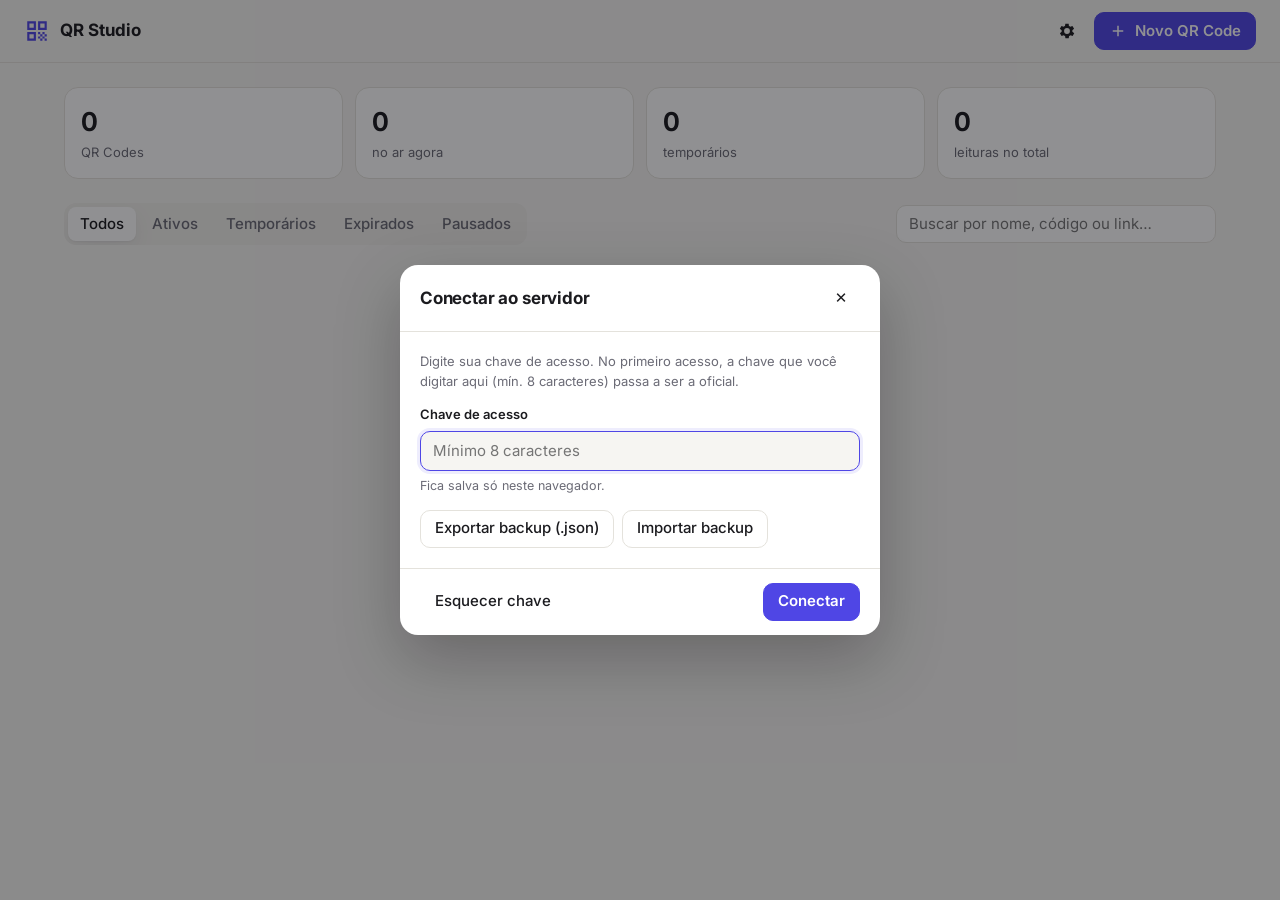
==== index.html @ 9ba4ab7e "Publica QR Studio" ====
<!doctype html>
<html lang="pt-BR">
<head>
<meta charset="utf-8">
<meta name="viewport" content="width=device-width, initial-scale=1">
<meta name="robots" content="noindex">
<title>QR Studio</title>
<link rel="preconnect" href="https://fonts.googleapis.com">
<link rel="preconnect" href="https://fonts.gstatic.com" crossorigin>
<link href="https://fonts.googleapis.com/css2?family=Inter:wght@400;500;600;700&display=swap" rel="stylesheet">
<link rel="stylesheet" href="styles.css">
</head>
<body>

<header class="topo">
  <div class="marca">
    <svg viewBox="0 0 24 24" width="26" height="26" aria-hidden="true"><path fill="currentColor" d="M3 3h8v8H3zm2 2v4h4V5zm8-2h8v8h-8zm2 2v4h4V5zM3 13h8v8H3zm2 2v4h4v-4zm8-2h2v2h-2zm2 2h2v2h-2zm2-2h2v2h-2zm2 2h2v2h-2zm-6 2h2v2h-2zm4 0h2v2h-2zm-2 2h2v2h-2zm4 0h2v2h-2z"/></svg>
    <span>QR Studio</span>
  </div>
  <div class="topo-acoes">
    <span class="modo" id="modoTag" hidden>Modo demonstração</span>
    <button class="btn ghost icone" id="btnConfig" title="Configurações" aria-label="Configurações">
      <svg viewBox="0 0 24 24" width="20" height="20"><path fill="currentColor" d="M19.4 13a7.6 7.6 0 0 0 0-2l2.1-1.6-2-3.5-2.5 1a7.4 7.4 0 0 0-1.7-1L15 3.3h-4l-.4 2.6a7.4 7.4 0 0 0-1.7 1l-2.5-1-2 3.5L6.6 11a7.6 7.6 0 0 0 0 2l-2.1 1.6 2 3.5 2.5-1a7.4 7.4 0 0 0 1.7 1l.4 2.6h4l.4-2.6a7.4 7.4 0 0 0 1.7-1l2.5 1 2-3.5zM13 15.5a3.5 3.5 0 1 1 0-7 3.5 3.5 0 0 1 0 7z" transform="translate(-1 0)"/></svg>
    </button>
    <button class="btn primario" id="btnNovo">
      <svg viewBox="0 0 24 24" width="18" height="18" aria-hidden="true"><path fill="currentColor" d="M11 5h2v6h6v2h-6v6h-2v-6H5v-2h6z"/></svg>
      Novo QR Code
    </button>
  </div>
</header>

<main class="conteudo">
  <section class="resumo" id="resumo"></section>

  <div class="barra">
    <div class="filtros" role="tablist" id="filtros">
      <button data-f="todos" class="ativo">Todos</button>
      <button data-f="ativos">Ativos</button>
      <button data-f="temporarios">Temporários</button>
      <button data-f="expirados">Expirados</button>
      <button data-f="pausados">Pausados</button>
    </div>
    <input type="search" id="busca" placeholder="Buscar por nome, código ou link…">
  </div>

  <div class="grade" id="grade"></div>
  <div class="vazio" id="vazio" hidden>
    <div class="vazio-qr" aria-hidden="true"></div>
    <h2>Nenhum QR Code ainda</h2>
    <p>Crie o primeiro. Você pode trocar o link de destino quando quiser, sem reimprimir.</p>
    <button class="btn primario" id="btnNovoVazio">Criar QR Code</button>
  </div>
  <div class="carregando" id="carregando" hidden><div class="spin"></div>Carregando…</div>
</main>

<!-- ============ Editor ============ -->
<div class="painel-fundo" id="editor" hidden>
  <div class="painel" role="dialog" aria-modal="true" aria-labelledby="edTitulo">
    <header class="painel-topo">
      <h2 id="edTitulo">Novo QR Code</h2>
      <button class="btn ghost icone" data-fechar aria-label="Fechar">✕</button>
    </header>

    <div class="painel-corpo">
      <div class="ed-form">
        <nav class="abas" id="abas">
          <button data-aba="link" class="ativo">Link</button>
          <button data-aba="validade">Validade</button>
          <button data-aba="padroes">Padrões</button>
          <button data-aba="estilo">Estilo</button>
          <button data-aba="logo">Logo</button>
          <button data-aba="moldura">Moldura</button>
        </nav>

        <!-- Link -->
        <section class="aba" data-aba="link">
          <label class="campo">
            <span>Nome (só para você)</span>
            <input id="fNome" maxlength="120" placeholder="Ex.: Cardápio da loja Centro">
          </label>
          <label class="campo">
            <span>Link de destino</span>
            <input id="fUrl" type="url" placeholder="https://…" autocomplete="off">
            <small>Pode trocar depois: o QR Code impresso continua o mesmo.</small>
          </label>
          <label class="campo">
            <span>Código curto</span>
            <div class="prefixo"><span id="fPrefixo"></span><input id="fCode" maxlength="40" autocomplete="off" spellcheck="false"></div>
            <small id="fCodeAjuda">Letras minúsculas, números e hífen. Não muda depois de criado.</small>
          </label>
          <label class="chave">
            <input type="checkbox" id="fAtivo" checked>
            <span class="trilho"></span>
            <span>QR Code ativo</span>
          </label>
          <div class="historico" id="fHistorico" hidden>
            <h3>Histórico de links</h3>
            <ol></ol>
          </div>
        </section>

        <!-- Validade -->
        <section class="aba" data-aba="validade" hidden>
          <div class="segmentado" id="fTipo">
            <button data-v="permanente" class="ativo">Permanente</button>
            <button data-v="temporario">Temporário</button>
          </div>
          <div id="blocoTemp" hidden>
            <label class="campo">
              <span>Expira em</span>
              <input type="datetime-local" id="fExpira">
            </label>
            <div class="atalhos" id="atalhosExp">
              <button data-h="1">1 hora</button>
              <button data-h="24">24 horas</button>
              <button data-h="168">7 dias</button>
              <button data-h="720">30 dias</button>
              <button data-h="0">Sem data</button>
            </div>
            <label class="campo">
              <span>Limite de leituras</span>
              <input type="number" id="fMax" min="0" step="1" placeholder="0 = sem limite">
            </label>
            <label class="campo">
              <span>Depois de expirar, enviar para (opcional)</span>
              <input type="url" id="fUrlExp" placeholder="https://… (vazio = mostra “QR Code expirado”)">
            </label>
            <label class="chave" id="linhaZerar" hidden>
              <input type="checkbox" id="fZerar">
              <span class="trilho"></span>
              <span>Zerar contador de leituras ao salvar</span>
            </label>
          </div>
          <p class="nota" id="notaPerm">O QR Code funciona até você pausar ou excluir.</p>
        </section>

        <!-- Padrões -->
        <section class="aba" data-aba="padroes" hidden>
          <h3>Padrões prontos</h3>
          <div class="padroes" id="padroesFixos"></div>
          <h3 class="entre">Meus padrões</h3>
          <div class="padroes" id="padroesMeus"></div>
          <div class="linha-salvar">
            <input id="nomePadrao" placeholder="Nome do padrão (ex.: Marca principal)" maxlength="60">
            <button class="btn" id="btnSalvarPadrao">Salvar estilo atual</button>
          </div>
        </section>

        <!-- Estilo -->
        <section class="aba" data-aba="estilo" hidden>
          <h3>Formato do QR Code</h3>
          <div class="opcoes-formato" id="oShape"></div>
          <h3 class="entre">Pontos</h3>
          <div class="opcoes-formato" id="oDots"></div>
          <h3 class="entre">Cantos externos</h3>
          <div class="opcoes-formato" id="oCSq"></div>
          <h3 class="entre">Cantos internos</h3>
          <div class="opcoes-formato" id="oCDot"></div>

          <h3 class="entre">Cores</h3>
          <div class="cores">
            <label><span>Pontos</span><input type="color" id="cDots"></label>
            <label id="lDots2" hidden><span>Degradê até</span><input type="color" id="cDots2"></label>
            <label><span>Canto externo</span><input type="color" id="cCSq"></label>
            <label><span>Canto interno</span><input type="color" id="cCDot"></label>
            <label><span>Fundo</span><input type="color" id="cBg"></label>
          </div>
          <div class="linha">
            <div class="segmentado mini" id="oGrad">
              <button data-v="none" class="ativo">Cor sólida</button>
              <button data-v="linear">Degradê linear</button>
              <button data-v="radial">Degradê radial</button>
            </div>
            <label class="chave">
              <input type="checkbox" id="cTransp">
              <span class="trilho"></span>
              <span>Fundo transparente</span>
            </label>
          </div>
          <div class="alerta" id="alertaContraste" hidden></div>

          <h3 class="entre">Avançado</h3>
          <label class="campo">
            <span>Correção de erro</span>
            <select id="oEcl">
              <option value="L">Baixa (7%) — QR mais simples</option>
              <option value="M">Média (15%)</option>
              <option value="Q">Alta (25%)</option>
              <option value="H">Máxima (30%) — melhor com logo</option>
            </select>
          </label>
          <label class="campo">
            <span>Margem <output id="vMargem"></output></span>
            <input type="range" id="oMargem" min="0" max="40" step="2">
          </label>
        </section>

        <!-- Logo -->
        <section class="aba" data-aba="logo" hidden>
          <div class="soltar" id="soltarLogo" tabindex="0">
            <input type="file" id="fLogo" accept="image/png,image/jpeg,image/svg+xml,image/webp" hidden>
            <img id="logoMini" alt="" hidden>
            <div id="logoVazio">
              <strong>Envie sua logo</strong>
              <span>Arraste aqui ou clique · PNG, JPG, SVG ou WebP</span>
            </div>
          </div>
          <div id="logoOpcoes" hidden>
            <button class="btn primario largo" id="btnCombinar">
              ✨ Combinar QR Code com a logo
            </button>
            <p class="nota" id="notaCombinar">Lê o formato e as cores da logo e escolhe pontos, cantos e paleta que conversam com ela.</p>
            <div class="paleta" id="paletaLogo"></div>
            <label class="campo">
              <span>Tamanho da logo <output id="vLogoTam"></output></span>
              <input type="range" id="oLogoTam" min="0.15" max="0.5" step="0.01">
            </label>
            <label class="campo">
              <span>Espaço ao redor <output id="vLogoMarg"></output></span>
              <input type="range" id="oLogoMarg" min="0" max="20" step="1">
            </label>
            <label class="chave">
              <input type="checkbox" id="oEsconder" checked>
              <span class="trilho"></span>
              <span>Limpar os pontos atrás da logo</span>
            </label>
            <button class="btn ghost" id="btnTirarLogo">Remover logo</button>
          </div>
        </section>

        <!-- Moldura -->
        <section class="aba" data-aba="moldura" hidden>
          <div class="opcoes-formato" id="oFrame"></div>
          <div id="frameOpcoes" hidden>
            <label class="campo">
              <span>Texto</span>
              <input id="fFrameTxt" maxlength="28" placeholder="ESCANEIE AQUI">
            </label>
            <div class="cores">
              <label><span>Moldura</span><input type="color" id="cFrame"></label>
              <label><span>Texto</span><input type="color" id="cFrameTxt"></label>
            </div>
          </div>
        </section>
      </div>

      <aside class="ed-previa">
        <div class="previa-caixa" id="previa"></div>
        <div class="previa-link" id="previaLink"></div>
        <div class="baixar">
          <select id="dlTam" aria-label="Tamanho">
            <option value="512">512 px</option>
            <option value="1024" selected>1024 px</option>
            <option value="2048">2048 px</option>
            <option value="4096">4096 px (gráfica)</option>
          </select>
          <button class="btn" data-dl="png">PNG</button>
          <button class="btn" data-dl="svg">SVG</button>
          <button class="btn" data-dl="jpeg">JPG</button>
        </div>
        <div class="leituras-bloco" id="leiturasBloco" hidden>
          <div class="leituras-topo"><strong id="leiturasTotal"></strong><span>leituras · últimos 30 dias</span></div>
          <div class="barras" id="barras"></div>
        </div>
      </aside>
    </div>

    <footer class="painel-rodape">
      <button class="btn perigo ghost" id="btnExcluir" hidden>Excluir</button>
      <span class="espaco"></span>
      <button class="btn ghost" data-fechar>Cancelar</button>
      <button class="btn primario" id="btnSalvar">Salvar</button>
    </footer>
  </div>
</div>

<!-- ============ Configurações ============ -->
<div class="painel-fundo" id="config" hidden>
  <div class="painel pequeno" role="dialog" aria-modal="true" aria-labelledby="cfgTitulo">
    <header class="painel-topo">
      <h2 id="cfgTitulo">Conectar ao servidor</h2>
      <button class="btn ghost icone" data-fechar aria-label="Fechar">✕</button>
    </header>
    <div class="painel-corpo coluna">
      <p class="nota" id="cfgStatus"></p>
      <label class="campo">
        <span>Chave de acesso</span>
        <input id="cfgChave" type="password" autocomplete="current-password" placeholder="Mínimo 8 caracteres">
        <small>Fica salva só neste navegador.</small>
      </label>
      <div class="acoes-linha">
        <button class="btn" id="cfgExportar">Exportar backup (.json)</button>
        <button class="btn" id="cfgImportar">Importar backup</button>
        <input type="file" id="cfgArquivo" accept="application/json" hidden>
      </div>
    </div>
    <footer class="painel-rodape">
      <button class="btn ghost" id="cfgSair">Esquecer chave</button>
      <span class="espaco"></span>
      <button class="btn primario" id="cfgSalvar">Conectar</button>
    </footer>
  </div>
</div>

<div class="toast" id="toast" role="status" aria-live="polite"></div>

<script src="config.js"></script>
<script src="qr-code-styling.js"></script>
<script src="app.js"></script>
</body>
</html>
---- styles.css ----
:root {
  --bg: #f6f5f2;
  --sup: #ffffff;
  --sup2: #f0efeb;
  --linha: #e4e2dc;
  --fg: #1b1b1f;
  --muted: #6b6b76;
  --accent: #4f46e5;
  --accent-fg: #ffffff;
  --accent-suave: #eeedfd;
  --ok: #0f8a5f;
  --ok-suave: #e3f4ec;
  --aviso: #b45309;
  --aviso-suave: #fdf1e2;
  --perigo: #c2313b;
  --perigo-suave: #fbe8e9;
  --sombra: 0 1px 2px rgba(20, 20, 30, .05), 0 8px 24px rgba(20, 20, 30, .06);
  --raio: 14px;
  color-scheme: light;
}
@media (prefers-color-scheme: dark) {
  :root {
    --bg: #111114;
    --sup: #1a1a1f;
    --sup2: #22222a;
    --linha: #2e2e37;
    --fg: #f1f1f4;
    --muted: #9b9ba6;
    --accent: #8b85ff;
    --accent-fg: #111114;
    --accent-suave: #25233f;
    --ok: #4cc79a;
    --ok-suave: #16302a;
    --aviso: #f0a54a;
    --aviso-suave: #33261a;
    --perigo: #ff7b83;
    --perigo-suave: #3a1d20;
    --sombra: 0 1px 2px rgba(0, 0, 0, .3), 0 8px 24px rgba(0, 0, 0, .25);
    color-scheme: dark;
  }
}

* { box-sizing: border-box; }
html, body { margin: 0; }
body {
  background: var(--bg);
  color: var(--fg);
  font: 15px/1.5 Inter, system-ui, -apple-system, "Segoe UI", Roboto, sans-serif;
  -webkit-font-smoothing: antialiased;
}
[hidden] { display: none !important; }
button, input, select { font: inherit; color: inherit; }
h2, h3 { margin: 0; letter-spacing: -.01em; }
h3 { font-size: 13px; font-weight: 600; color: var(--muted); text-transform: uppercase; letter-spacing: .04em; margin-bottom: 10px; }
h3.entre { margin-top: 22px; }

/* ---------- Botões ---------- */
.btn {
  display: inline-flex; align-items: center; justify-content: center; gap: 8px;
  height: 38px; padding: 0 14px; border-radius: 10px;
  border: 1px solid var(--linha); background: var(--sup); cursor: pointer;
  font-weight: 500; white-space: nowrap; transition: background .15s, border-color .15s, transform .05s;
}
.btn:hover { background: var(--sup2); }
.btn:active { transform: translateY(1px); }
.btn:disabled { opacity: .55; cursor: default; }
.btn.primario { background: var(--accent); border-color: var(--accent); color: var(--accent-fg); font-weight: 600; }
.btn.primario:hover { filter: brightness(1.08); }
.btn.ghost { background: transparent; border-color: transparent; }
.btn.ghost:hover { background: var(--sup2); }
.btn.icone { width: 38px; padding: 0; }
.btn.perigo { color: var(--perigo); }
.btn.largo { width: 100%; }
:focus-visible { outline: 2px solid var(--accent); outline-offset: 2px; }

/* ---------- Topo ---------- */
.topo {
  position: sticky; top: 0; z-index: 5;
  display: flex; align-items: center; justify-content: space-between; gap: 12px;
  padding: 12px 24px; background: color-mix(in srgb, var(--bg) 88%, transparent);
  backdrop-filter: blur(10px); border-bottom: 1px solid var(--linha);
}
.marca { display: flex; align-items: center; gap: 10px; font-weight: 700; font-size: 17px; color: var(--accent); }
.marca span { color: var(--fg); }
.topo-acoes { display: flex; align-items: center; gap: 8px; }
.modo { font-size: 12px; font-weight: 600; color: var(--aviso); background: var(--aviso-suave); padding: 4px 10px; border-radius: 99px; cursor: pointer; }

.conteudo { max-width: 1200px; margin: 0 auto; padding: 24px; }

/* ---------- Resumo ---------- */
.resumo { display: grid; grid-template-columns: repeat(4, 1fr); gap: 12px; margin-bottom: 24px; }
.kpi { background: var(--sup); border: 1px solid var(--linha); border-radius: var(--raio); padding: 14px 16px; }
.kpi b { display: block; font-size: 26px; font-weight: 700; letter-spacing: -.02em; font-variant-numeric: tabular-nums; }
.kpi span { color: var(--muted); font-size: 13px; }

/* ---------- Barra ---------- */
.barra { display: flex; align-items: center; justify-content: space-between; gap: 12px; margin-bottom: 16px; flex-wrap: wrap; }
.filtros { display: flex; gap: 4px; background: var(--sup2); padding: 4px; border-radius: 12px; overflow-x: auto; max-width: 100%; }
.filtros button { border: 0; background: transparent; padding: 6px 12px; border-radius: 8px; cursor: pointer; color: var(--muted); font-weight: 500; white-space: nowrap; }
.filtros button.ativo { background: var(--sup); color: var(--fg); box-shadow: var(--sombra); }
.filtros button .n { margin-left: 6px; font-size: 12px; opacity: .7; }
#busca {
  flex: 0 1 320px; height: 38px; padding: 0 12px; border-radius: 10px;
  border: 1px solid var(--linha); background: var(--sup);
}

/* ---------- Grade de QR Codes ---------- */
.grade { display: grid; grid-template-columns: repeat(auto-fill, minmax(270px, 1fr)); gap: 16px; }
.card {
  background: var(--sup); border: 1px solid var(--linha); border-radius: var(--raio);
  display: flex; flex-direction: column; overflow: hidden; transition: box-shadow .15s, transform .15s;
}
.card:hover { box-shadow: var(--sombra); transform: translateY(-1px); }
.card-qr {
  aspect-ratio: 1.35; display: grid; place-items: center; cursor: pointer;
  background: repeating-conic-gradient(var(--sup2) 0 25%, var(--sup) 0 50%) 0 0 / 16px 16px;
  border-bottom: 1px solid var(--linha); padding: 14px;
}
.card-qr { position: relative; overflow: hidden; }
.card-qr > div { position: absolute; inset: 14px; }
.card-qr img { width: 100% !important; height: 100% !important; max-width: none !important; object-fit: contain; }
.card.inativo .card-qr { opacity: .45; filter: grayscale(1); }
.card-corpo { padding: 14px 16px 10px; display: flex; flex-direction: column; gap: 6px; flex: 1; }
.card-titulo { display: flex; align-items: flex-start; justify-content: space-between; gap: 8px; }
.card-titulo h2 { font-size: 15px; font-weight: 600; overflow: hidden; text-overflow: ellipsis; white-space: nowrap; }
.card-destino { font-size: 13px; color: var(--muted); overflow: hidden; text-overflow: ellipsis; white-space: nowrap; }
.card-destino a { color: inherit; text-decoration: none; }
.card-destino a:hover { color: var(--accent); }
.card-curto { font-size: 12.5px; font-family: ui-monospace, "Cascadia Code", Consolas, monospace; color: var(--accent); background: none; border: 0; padding: 0; cursor: pointer; text-align: left; }
.card-meta { display: flex; gap: 12px; font-size: 12.5px; color: var(--muted); margin-top: auto; padding-top: 6px; }
.card-acoes { display: flex; border-top: 1px solid var(--linha); }
.card-acoes button { flex: 1; border: 0; background: transparent; padding: 9px 4px; cursor: pointer; font-size: 13px; color: var(--muted); font-weight: 500; }
.card-acoes button:hover { background: var(--sup2); color: var(--fg); }
.card-acoes button + button { border-left: 1px solid var(--linha); }

.selo { font-size: 11.5px; font-weight: 600; padding: 2px 8px; border-radius: 99px; white-space: nowrap; flex-shrink: 0; }
.selo.ok { color: var(--ok); background: var(--ok-suave); }
.selo.temp { color: var(--aviso); background: var(--aviso-suave); }
.selo.exp { color: var(--perigo); background: var(--perigo-suave); }
.selo.pausa { color: var(--muted); background: var(--sup2); }

.vazio { text-align: center; padding: 56px 16px; }
.vazio h2 { font-size: 20px; margin-bottom: 6px; }
.vazio p { color: var(--muted); margin: 0 auto 20px; max-width: 42ch; }
.vazio-qr { width: 72px; height: 72px; margin: 0 auto 16px; border-radius: 16px; background: var(--accent-suave);
  -webkit-mask: url("data:image/svg+xml,%3Csvg xmlns='http://www.w3.org/2000/svg' viewBox='0 0 24 24'%3E%3Cpath d='M3 3h8v8H3zm2 2v4h4V5zm8-2h8v8h-8zm2 2v4h4V5zM3 13h8v8H3zm2 2v4h4v-4zm8-2h2v2h-2zm2 2h2v2h-2zm2-2h2v2h-2zm2 2h2v2h-2zm-6 2h2v2h-2zm4 0h2v2h-2zm-2 2h2v2h-2zm4 0h2v2h-2z'/%3E%3C/svg%3E") center / 60% no-repeat;
  background: var(--accent); }
.carregando { display: flex; align-items: center; justify-content: center; gap: 12px; padding: 48px; color: var(--muted); }
.spin { width: 22px; height: 22px; border-radius: 50%; border: 2.5px solid var(--linha); border-top-color: var(--accent); animation: gira .8s linear infinite; }
@keyframes gira { to { transform: rotate(360deg); } }

/* ---------- Painel (modal) ---------- */
.painel-fundo {
  position: fixed; inset: 0; z-index: 20; background: rgba(10, 10, 15, .45);
  display: grid; place-items: center; padding: 20px; animation: aparece .15s ease-out;
}
@keyframes aparece { from { opacity: 0; } }
.painel {
  width: min(1040px, 100%); height: min(720px, calc(100vh - 40px)); display: flex; flex-direction: column;
  background: var(--sup); border-radius: 18px; box-shadow: 0 24px 64px rgba(0, 0, 0, .25); overflow: hidden;
  animation: sobe .2s ease-out;
}
.painel.pequeno { width: min(480px, 100%); height: auto; max-height: calc(100vh - 40px); }
@keyframes sobe { from { transform: translateY(12px); opacity: 0; } }
.painel-topo, .painel-rodape { display: flex; align-items: center; gap: 8px; padding: 14px 20px; border-bottom: 1px solid var(--linha); }
.painel-rodape { border-bottom: 0; border-top: 1px solid var(--linha); }
.painel-topo h2 { font-size: 17px; flex: 1; }
.espaco { flex: 1; }
.painel-corpo { display: grid; grid-template-columns: minmax(0, 1fr) 360px; min-height: 0; flex: 1; overflow: hidden; }
.painel-corpo.coluna { display: flex; flex-direction: column; gap: 14px; padding: 20px; overflow: auto; }

.ed-form { display: flex; flex-direction: column; min-height: 0; border-right: 1px solid var(--linha); }
.abas { display: flex; gap: 2px; padding: 8px 12px 0; border-bottom: 1px solid var(--linha); overflow-x: auto; overflow-y: hidden; scrollbar-width: none; flex-shrink: 0; }
.abas button { border: 0; background: none; padding: 10px 12px; cursor: pointer; color: var(--muted); font-weight: 500; border-bottom: 2px solid transparent; margin-bottom: -1px; white-space: nowrap; }
.abas button.ativo { color: var(--fg); border-bottom-color: var(--accent); }
.aba { padding: 20px; overflow-y: auto; flex: 1; display: flex; flex-direction: column; gap: 14px; }
.aba > h3 { margin-bottom: -4px; }

.campo { display: flex; flex-direction: column; gap: 6px; }
.campo > span { font-size: 13px; font-weight: 600; display: flex; justify-content: space-between; }
.campo output { font-weight: 500; color: var(--muted); font-variant-numeric: tabular-nums; }
.campo small { color: var(--muted); font-size: 12.5px; }
.campo input:not([type=range]), .campo select, .linha-salvar input {
  height: 40px; padding: 0 12px; border-radius: 10px; border: 1px solid var(--linha); background: var(--bg); width: 100%;
}
.campo input:focus, .campo select:focus, #busca:focus, .linha-salvar input:focus { outline: none; border-color: var(--accent); box-shadow: 0 0 0 3px var(--accent-suave); }
.campo input.erro { border-color: var(--perigo); box-shadow: 0 0 0 3px var(--perigo-suave); }
.campo input[type=range] { accent-color: var(--accent); width: 100%; }
.prefixo { display: flex; align-items: stretch; border: 1px solid var(--linha); border-radius: 10px; background: var(--bg); overflow: hidden; }
.prefixo span { padding: 0 2px 0 12px; display: flex; align-items: center; color: var(--muted); font-size: 13px; font-family: ui-monospace, Consolas, monospace; white-space: nowrap; max-width: 55%; overflow: hidden; text-overflow: ellipsis; direction: rtl; }
.prefixo input { border: 0 !important; box-shadow: none !important; background: transparent !important; padding-left: 0 !important; font-family: ui-monospace, Consolas, monospace; }
.prefixo input:disabled { color: var(--muted); }
.nota { color: var(--muted); font-size: 13px; margin: 0; }

.chave { display: flex; align-items: center; gap: 10px; cursor: pointer; font-size: 14px; user-select: none; }
.chave input { position: absolute; opacity: 0; pointer-events: none; }
.chave .trilho { width: 36px; height: 20px; border-radius: 99px; background: var(--linha); position: relative; transition: background .15s; flex-shrink: 0; }
.chave .trilho::after { content: ""; position: absolute; top: 2px; left: 2px; width: 16px; height: 16px; border-radius: 50%; background: #fff; transition: transform .15s; box-shadow: 0 1px 2px rgba(0,0,0,.2); }
.chave input:checked + .trilho { background: var(--accent); }
.chave input:checked + .trilho::after { transform: translateX(16px); }
.chave input:focus-visible + .trilho { outline: 2px solid var(--accent); outline-offset: 2px; }

.segmentado { display: inline-flex; background: var(--sup2); padding: 4px; border-radius: 12px; gap: 4px; align-self: flex-start; }
.segmentado button { border: 0; background: transparent; padding: 7px 14px; border-radius: 8px; cursor: pointer; color: var(--muted); font-weight: 500; }
.segmentado button.ativo { background: var(--sup); color: var(--fg); box-shadow: var(--sombra); }
.segmentado.mini button { padding: 5px 10px; font-size: 13px; }
.atalhos { display: flex; gap: 6px; flex-wrap: wrap; margin-top: -4px; }
.atalhos button { border: 1px solid var(--linha); background: var(--sup); border-radius: 99px; padding: 4px 12px; font-size: 13px; cursor: pointer; }
.atalhos button:hover { border-color: var(--accent); color: var(--accent); }

.historico h3 { margin: 6px 0 8px; }
.historico ol { list-style: none; margin: 0; padding: 0; display: flex; flex-direction: column; gap: 6px; }
.historico li { display: flex; gap: 10px; font-size: 13px; padding: 8px 10px; background: var(--bg); border-radius: 8px; }
.historico li time { color: var(--muted); white-space: nowrap; font-variant-numeric: tabular-nums; }
.historico li span { overflow: hidden; text-overflow: ellipsis; white-space: nowrap; }

/* Opções de formato (miniaturas) */
.opcoes-formato { display: grid; grid-template-columns: repeat(auto-fill, minmax(78px, 1fr)); gap: 8px; }
.opcao {
  border: 1.5px solid var(--linha); background: var(--bg); border-radius: 12px; padding: 8px 6px 6px; cursor: pointer;
  display: flex; flex-direction: column; align-items: center; gap: 4px; font-size: 12px; color: var(--muted); transition: border-color .15s;
}
.opcao:hover { border-color: color-mix(in srgb, var(--accent) 50%, var(--linha)); }
.opcao.ativo { border-color: var(--accent); color: var(--fg); background: var(--accent-suave); }
.opcao svg { width: 44px; height: 44px; color: var(--fg); }

.cores { display: grid; grid-template-columns: repeat(auto-fill, minmax(110px, 1fr)); gap: 8px; }
.cores label { display: flex; align-items: center; gap: 8px; padding: 6px 8px; border: 1px solid var(--linha); border-radius: 10px; background: var(--bg); font-size: 13px; cursor: pointer; }
.cores label span { flex: 1; }
.cores input[type=color] { width: 28px; height: 28px; border: 0; padding: 0; background: none; cursor: pointer; order: -1; }
.cores input[type=color]::-webkit-color-swatch-wrapper { padding: 0; }
.cores input[type=color]::-webkit-color-swatch { border: 1px solid var(--linha); border-radius: 7px; }
.linha { display: flex; align-items: center; gap: 16px; flex-wrap: wrap; }
.alerta { font-size: 13px; padding: 10px 12px; border-radius: 10px; color: var(--aviso); background: var(--aviso-suave); }

/* Padrões */
.padroes { display: grid; grid-template-columns: repeat(auto-fill, minmax(104px, 1fr)); gap: 10px; }
.padrao { position: relative; border: 1.5px solid var(--linha); border-radius: 12px; padding: 8px; background: var(--bg); cursor: pointer; display: flex; flex-direction: column; gap: 6px; align-items: center; font-size: 12.5px; font-weight: 500; }
.padrao:hover { border-color: var(--accent); }
.padrao .mini { width: 100%; aspect-ratio: 1; display: grid; place-items: center; border-radius: 8px; background: #fff; overflow: hidden; }
.padrao .mini svg { width: 100%; height: 100%; display: block; }
.padrao .apagar { position: absolute; top: 4px; right: 4px; width: 22px; height: 22px; border-radius: 50%; border: 0; background: var(--sup); color: var(--muted); cursor: pointer; font-size: 12px; box-shadow: var(--sombra); display: none; }
.padrao:hover .apagar { display: block; }
.padroes .sem { color: var(--muted); font-size: 13px; grid-column: 1 / -1; }
.linha-salvar { display: flex; gap: 8px; margin-top: 4px; }

/* Logo */
.soltar {
  border: 1.5px dashed var(--linha); border-radius: var(--raio); padding: 22px; text-align: center; cursor: pointer;
  display: flex; flex-direction: column; align-items: center; gap: 6px; background: var(--bg); transition: border-color .15s, background .15s;
}
.soltar:hover, .soltar.sobre { border-color: var(--accent); background: var(--accent-suave); }
.soltar strong { display: block; }
.soltar span { color: var(--muted); font-size: 13px; }
.soltar img { max-width: 120px; max-height: 80px; object-fit: contain; }
#logoOpcoes { display: flex; flex-direction: column; gap: 14px; }
.paleta { display: flex; gap: 6px; flex-wrap: wrap; }
.paleta button { width: 30px; height: 30px; border-radius: 8px; border: 1px solid var(--linha); cursor: pointer; }

/* Prévia */
.ed-previa { padding: 20px; display: flex; flex-direction: column; gap: 14px; overflow-y: auto; background: var(--bg); }
.previa-caixa {
  aspect-ratio: 1; border-radius: var(--raio); display: grid; place-items: center; padding: 14px;
  background: repeating-conic-gradient(var(--sup2) 0 25%, var(--sup) 0 50%) 0 0 / 18px 18px; border: 1px solid var(--linha);
}
.previa-caixa svg { width: 100%; height: 100%; display: block; }
.previa-link { text-align: center; font-family: ui-monospace, Consolas, monospace; font-size: 13px; color: var(--accent); word-break: break-all; }
.baixar { display: flex; gap: 6px; }
.baixar select { flex: 1; height: 38px; border-radius: 10px; border: 1px solid var(--linha); background: var(--sup); padding: 0 8px; min-width: 0; }
.leituras-bloco { background: var(--sup); border: 1px solid var(--linha); border-radius: var(--raio); padding: 12px 14px; }
.leituras-topo { display: flex; align-items: baseline; gap: 8px; font-size: 13px; color: var(--muted); margin-bottom: 10px; }
.leituras-topo strong { font-size: 20px; color: var(--fg); font-variant-numeric: tabular-nums; }
.barras { display: flex; align-items: flex-end; gap: 2px; height: 48px; }
.barras i { flex: 1; background: var(--accent); border-radius: 2px 2px 0 0; min-height: 2px; opacity: .85; }
.barras i.zero { background: var(--linha); }

.acoes-linha { display: flex; gap: 8px; flex-wrap: wrap; }

/* Toast */
.toast {
  position: fixed; left: 50%; bottom: 24px; transform: translate(-50%, 20px); opacity: 0; pointer-events: none; z-index: 40;
  background: var(--fg); color: var(--bg); padding: 10px 16px; border-radius: 10px; font-weight: 500; font-size: 14px;
  transition: opacity .2s, transform .2s; max-width: calc(100vw - 32px);
}
.toast.mostrar { opacity: 1; transform: translate(-50%, 0); }
.toast.erro { background: var(--perigo); color: #fff; }

/* ---------- Responsivo ---------- */
@media (max-width: 860px) {
  .painel-corpo { grid-template-columns: minmax(0, 1fr); overflow-y: auto; }
  .ed-form { min-width: 0; }
  .ed-form { border-right: 0; }
  .aba { overflow: visible; }
  .ed-previa { order: -1; flex-direction: row; flex-wrap: wrap; align-items: center; border-bottom: 1px solid var(--linha); overflow: visible; }
  .previa-caixa { width: 180px; }
  .ed-previa > :not(.previa-caixa) { flex: 1 1 200px; }
  .resumo { grid-template-columns: repeat(2, 1fr); }
}
@media (max-width: 560px) {
  .topo { padding: 10px 16px; }
  .conteudo { padding: 16px; }
  .painel-fundo { padding: 0; display: flex; }
  .painel { flex: 1; min-height: 0; max-height: none; height: auto; width: 100%; border-radius: 0; }
  .ed-previa { flex-direction: column; align-items: stretch; gap: 10px; padding: 16px; }
  .ed-previa > * { flex: none !important; }
  .previa-caixa { width: min(210px, 100%); align-self: center; padding: 10px; }
  .aba { padding: 16px; }
  .painel-topo, .painel-rodape { padding: 12px 16px; }
  #btnNovo { padding: 0 12px; }
  #busca { flex: 1 1 100%; }
  .linha-salvar { flex-direction: column; }
}
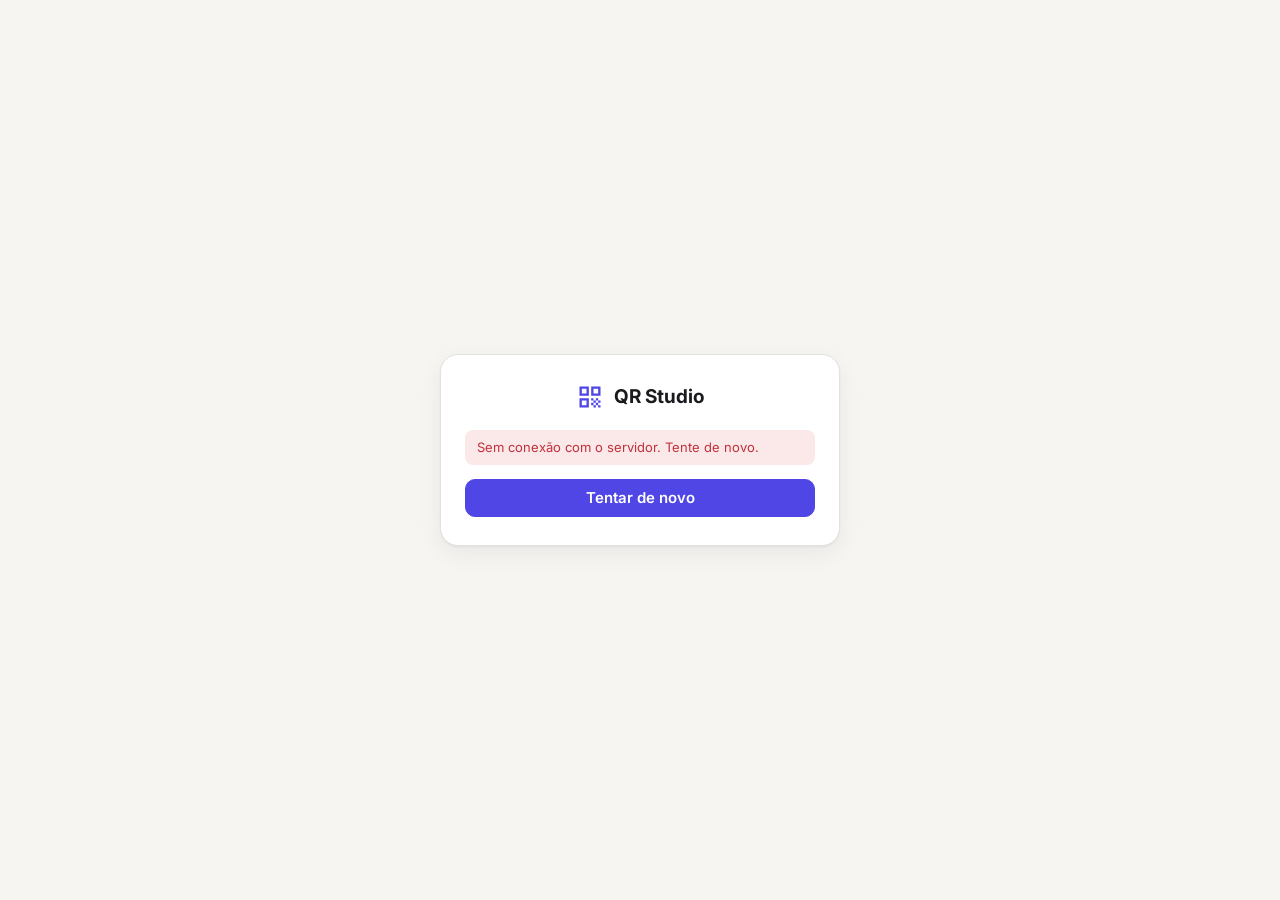
==== commit beeda27c: "Adiciona login e gerenciamento de usuários" ====
--- a/index.html
+++ b/index.html
@@ -1,311 +1,303 @@
-<!doctype html>
-<html lang="pt-BR">
-<head>
-<meta charset="utf-8">
-<meta name="viewport" content="width=device-width, initial-scale=1">
-<meta name="robots" content="noindex">
-<title>QR Studio</title>
-<link rel="preconnect" href="https://fonts.googleapis.com">
-<link rel="preconnect" href="https://fonts.gstatic.com" crossorigin>
-<link href="https://fonts.googleapis.com/css2?family=Inter:wght@400;500;600;700&display=swap" rel="stylesheet">
-<link rel="stylesheet" href="styles.css">
-</head>
-<body>
-
-<header class="topo">
-  <div class="marca">
-    <svg viewBox="0 0 24 24" width="26" height="26" aria-hidden="true"><path fill="currentColor" d="M3 3h8v8H3zm2 2v4h4V5zm8-2h8v8h-8zm2 2v4h4V5zM3 13h8v8H3zm2 2v4h4v-4zm8-2h2v2h-2zm2 2h2v2h-2zm2-2h2v2h-2zm2 2h2v2h-2zm-6 2h2v2h-2zm4 0h2v2h-2zm-2 2h2v2h-2zm4 0h2v2h-2z"/></svg>
-    <span>QR Studio</span>
-  </div>
-  <div class="topo-acoes">
-    <span class="modo" id="modoTag" hidden>Modo demonstração</span>
-    <button class="btn ghost icone" id="btnConfig" title="Configurações" aria-label="Configurações">
-      <svg viewBox="0 0 24 24" width="20" height="20"><path fill="currentColor" d="M19.4 13a7.6 7.6 0 0 0 0-2l2.1-1.6-2-3.5-2.5 1a7.4 7.4 0 0 0-1.7-1L15 3.3h-4l-.4 2.6a7.4 7.4 0 0 0-1.7 1l-2.5-1-2 3.5L6.6 11a7.6 7.6 0 0 0 0 2l-2.1 1.6 2 3.5 2.5-1a7.4 7.4 0 0 0 1.7 1l.4 2.6h4l.4-2.6a7.4 7.4 0 0 0 1.7-1l2.5 1 2-3.5zM13 15.5a3.5 3.5 0 1 1 0-7 3.5 3.5 0 0 1 0 7z" transform="translate(-1 0)"/></svg>
-    </button>
-    <button class="btn primario" id="btnNovo">
-      <svg viewBox="0 0 24 24" width="18" height="18" aria-hidden="true"><path fill="currentColor" d="M11 5h2v6h6v2h-6v6h-2v-6H5v-2h6z"/></svg>
-      Novo QR Code
-    </button>
-  </div>
-</header>
-
-<main class="conteudo">
-  <section class="resumo" id="resumo"></section>
-
-  <div class="barra">
-    <div class="filtros" role="tablist" id="filtros">
-      <button data-f="todos" class="ativo">Todos</button>
-      <button data-f="ativos">Ativos</button>
-      <button data-f="temporarios">Temporários</button>
-      <button data-f="expirados">Expirados</button>
-      <button data-f="pausados">Pausados</button>
-    </div>
-    <input type="search" id="busca" placeholder="Buscar por nome, código ou link…">
-  </div>
-
-  <div class="grade" id="grade"></div>
-  <div class="vazio" id="vazio" hidden>
-    <div class="vazio-qr" aria-hidden="true"></div>
-    <h2>Nenhum QR Code ainda</h2>
-    <p>Crie o primeiro. Você pode trocar o link de destino quando quiser, sem reimprimir.</p>
-    <button class="btn primario" id="btnNovoVazio">Criar QR Code</button>
-  </div>
-  <div class="carregando" id="carregando" hidden><div class="spin"></div>Carregando…</div>
-</main>
-
-<!-- ============ Editor ============ -->
-<div class="painel-fundo" id="editor" hidden>
-  <div class="painel" role="dialog" aria-modal="true" aria-labelledby="edTitulo">
-    <header class="painel-topo">
-      <h2 id="edTitulo">Novo QR Code</h2>
-      <button class="btn ghost icone" data-fechar aria-label="Fechar">✕</button>
-    </header>
-
-    <div class="painel-corpo">
-      <div class="ed-form">
-        <nav class="abas" id="abas">
-          <button data-aba="link" class="ativo">Link</button>
-          <button data-aba="validade">Validade</button>
-          <button data-aba="padroes">Padrões</button>
-          <button data-aba="estilo">Estilo</button>
-          <button data-aba="logo">Logo</button>
-          <button data-aba="moldura">Moldura</button>
-        </nav>
-
-        <!-- Link -->
-        <section class="aba" data-aba="link">
-          <label class="campo">
-            <span>Nome (só para você)</span>
-            <input id="fNome" maxlength="120" placeholder="Ex.: Cardápio da loja Centro">
-          </label>
-          <label class="campo">
-            <span>Link de destino</span>
-            <input id="fUrl" type="url" placeholder="https://…" autocomplete="off">
-            <small>Pode trocar depois: o QR Code impresso continua o mesmo.</small>
-          </label>
-          <label class="campo">
-            <span>Código curto</span>
-            <div class="prefixo"><span id="fPrefixo"></span><input id="fCode" maxlength="40" autocomplete="off" spellcheck="false"></div>
-            <small id="fCodeAjuda">Letras minúsculas, números e hífen. Não muda depois de criado.</small>
-          </label>
-          <label class="chave">
-            <input type="checkbox" id="fAtivo" checked>
-            <span class="trilho"></span>
-            <span>QR Code ativo</span>
-          </label>
-          <div class="historico" id="fHistorico" hidden>
-            <h3>Histórico de links</h3>
-            <ol></ol>
-          </div>
-        </section>
-
-        <!-- Validade -->
-        <section class="aba" data-aba="validade" hidden>
-          <div class="segmentado" id="fTipo">
-            <button data-v="permanente" class="ativo">Permanente</button>
-            <button data-v="temporario">Temporário</button>
-          </div>
-          <div id="blocoTemp" hidden>
-            <label class="campo">
-              <span>Expira em</span>
-              <input type="datetime-local" id="fExpira">
-            </label>
-            <div class="atalhos" id="atalhosExp">
-              <button data-h="1">1 hora</button>
-              <button data-h="24">24 horas</button>
-              <button data-h="168">7 dias</button>
-              <button data-h="720">30 dias</button>
-              <button data-h="0">Sem data</button>
-            </div>
-            <label class="campo">
-              <span>Limite de leituras</span>
-              <input type="number" id="fMax" min="0" step="1" placeholder="0 = sem limite">
-            </label>
-            <label class="campo">
-              <span>Depois de expirar, enviar para (opcional)</span>
-              <input type="url" id="fUrlExp" placeholder="https://… (vazio = mostra “QR Code expirado”)">
-            </label>
-            <label class="chave" id="linhaZerar" hidden>
-              <input type="checkbox" id="fZerar">
-              <span class="trilho"></span>
-              <span>Zerar contador de leituras ao salvar</span>
-            </label>
-          </div>
-          <p class="nota" id="notaPerm">O QR Code funciona até você pausar ou excluir.</p>
-        </section>
-
-        <!-- Padrões -->
-        <section class="aba" data-aba="padroes" hidden>
-          <h3>Padrões prontos</h3>
-          <div class="padroes" id="padroesFixos"></div>
-          <h3 class="entre">Meus padrões</h3>
-          <div class="padroes" id="padroesMeus"></div>
-          <div class="linha-salvar">
-            <input id="nomePadrao" placeholder="Nome do padrão (ex.: Marca principal)" maxlength="60">
-            <button class="btn" id="btnSalvarPadrao">Salvar estilo atual</button>
-          </div>
-        </section>
-
-        <!-- Estilo -->
-        <section class="aba" data-aba="estilo" hidden>
-          <h3>Formato do QR Code</h3>
-          <div class="opcoes-formato" id="oShape"></div>
-          <h3 class="entre">Pontos</h3>
-          <div class="opcoes-formato" id="oDots"></div>
-          <h3 class="entre">Cantos externos</h3>
-          <div class="opcoes-formato" id="oCSq"></div>
-          <h3 class="entre">Cantos internos</h3>
-          <div class="opcoes-formato" id="oCDot"></div>
-
-          <h3 class="entre">Cores</h3>
-          <div class="cores">
-            <label><span>Pontos</span><input type="color" id="cDots"></label>
-            <label id="lDots2" hidden><span>Degradê até</span><input type="color" id="cDots2"></label>
-            <label><span>Canto externo</span><input type="color" id="cCSq"></label>
-            <label><span>Canto interno</span><input type="color" id="cCDot"></label>
-            <label><span>Fundo</span><input type="color" id="cBg"></label>
-          </div>
-          <div class="linha">
-            <div class="segmentado mini" id="oGrad">
-              <button data-v="none" class="ativo">Cor sólida</button>
-              <button data-v="linear">Degradê linear</button>
-              <button data-v="radial">Degradê radial</button>
-            </div>
-            <label class="chave">
-              <input type="checkbox" id="cTransp">
-              <span class="trilho"></span>
-              <span>Fundo transparente</span>
-            </label>
-          </div>
-          <div class="alerta" id="alertaContraste" hidden></div>
-
-          <h3 class="entre">Avançado</h3>
-          <label class="campo">
-            <span>Correção de erro</span>
-            <select id="oEcl">
-              <option value="L">Baixa (7%) — QR mais simples</option>
-              <option value="M">Média (15%)</option>
-              <option value="Q">Alta (25%)</option>
-              <option value="H">Máxima (30%) — melhor com logo</option>
-            </select>
-          </label>
-          <label class="campo">
-            <span>Margem <output id="vMargem"></output></span>
-            <input type="range" id="oMargem" min="0" max="40" step="2">
-          </label>
-        </section>
-
-        <!-- Logo -->
-        <section class="aba" data-aba="logo" hidden>
-          <div class="soltar" id="soltarLogo" tabindex="0">
-            <input type="file" id="fLogo" accept="image/png,image/jpeg,image/svg+xml,image/webp" hidden>
-            <img id="logoMini" alt="" hidden>
-            <div id="logoVazio">
-              <strong>Envie sua logo</strong>
-              <span>Arraste aqui ou clique · PNG, JPG, SVG ou WebP</span>
-            </div>
-          </div>
-          <div id="logoOpcoes" hidden>
-            <button class="btn primario largo" id="btnCombinar">
-              ✨ Combinar QR Code com a logo
-            </button>
-            <p class="nota" id="notaCombinar">Lê o formato e as cores da logo e escolhe pontos, cantos e paleta que conversam com ela.</p>
-            <div class="paleta" id="paletaLogo"></div>
-            <label class="campo">
-              <span>Tamanho da logo <output id="vLogoTam"></output></span>
-              <input type="range" id="oLogoTam" min="0.15" max="0.5" step="0.01">
-            </label>
-            <label class="campo">
-              <span>Espaço ao redor <output id="vLogoMarg"></output></span>
-              <input type="range" id="oLogoMarg" min="0" max="20" step="1">
-            </label>
-            <label class="chave">
-              <input type="checkbox" id="oEsconder" checked>
-              <span class="trilho"></span>
-              <span>Limpar os pontos atrás da logo</span>
-            </label>
-            <button class="btn ghost" id="btnTirarLogo">Remover logo</button>
-          </div>
-        </section>
-
-        <!-- Moldura -->
-        <section class="aba" data-aba="moldura" hidden>
-          <div class="opcoes-formato" id="oFrame"></div>
-          <div id="frameOpcoes" hidden>
-            <label class="campo">
-              <span>Texto</span>
-              <input id="fFrameTxt" maxlength="28" placeholder="ESCANEIE AQUI">
-            </label>
-            <div class="cores">
-              <label><span>Moldura</span><input type="color" id="cFrame"></label>
-              <label><span>Texto</span><input type="color" id="cFrameTxt"></label>
-            </div>
-          </div>
-        </section>
-      </div>
-
-      <aside class="ed-previa">
-        <div class="previa-caixa" id="previa"></div>
-        <div class="previa-link" id="previaLink"></div>
-        <div class="baixar">
-          <select id="dlTam" aria-label="Tamanho">
-            <option value="512">512 px</option>
-            <option value="1024" selected>1024 px</option>
-            <option value="2048">2048 px</option>
-            <option value="4096">4096 px (gráfica)</option>
-          </select>
-          <button class="btn" data-dl="png">PNG</button>
-          <button class="btn" data-dl="svg">SVG</button>
-          <button class="btn" data-dl="jpeg">JPG</button>
-        </div>
-        <div class="leituras-bloco" id="leiturasBloco" hidden>
-          <div class="leituras-topo"><strong id="leiturasTotal"></strong><span>leituras · últimos 30 dias</span></div>
-          <div class="barras" id="barras"></div>
-        </div>
-      </aside>
-    </div>
-
-    <footer class="painel-rodape">
-      <button class="btn perigo ghost" id="btnExcluir" hidden>Excluir</button>
-      <span class="espaco"></span>
-      <button class="btn ghost" data-fechar>Cancelar</button>
-      <button class="btn primario" id="btnSalvar">Salvar</button>
-    </footer>
-  </div>
-</div>
-
-<!-- ============ Configurações ============ -->
-<div class="painel-fundo" id="config" hidden>
-  <div class="painel pequeno" role="dialog" aria-modal="true" aria-labelledby="cfgTitulo">
-    <header class="painel-topo">
-      <h2 id="cfgTitulo">Conectar ao servidor</h2>
-      <button class="btn ghost icone" data-fechar aria-label="Fechar">✕</button>
-    </header>
-    <div class="painel-corpo coluna">
-      <p class="nota" id="cfgStatus"></p>
-      <label class="campo">
-        <span>Chave de acesso</span>
-        <input id="cfgChave" type="password" autocomplete="current-password" placeholder="Mínimo 8 caracteres">
-        <small>Fica salva só neste navegador.</small>
-      </label>
-      <div class="acoes-linha">
-        <button class="btn" id="cfgExportar">Exportar backup (.json)</button>
-        <button class="btn" id="cfgImportar">Importar backup</button>
-        <input type="file" id="cfgArquivo" accept="application/json" hidden>
-      </div>
-    </div>
-    <footer class="painel-rodape">
-      <button class="btn ghost" id="cfgSair">Esquecer chave</button>
-      <span class="espaco"></span>
-      <button class="btn primario" id="cfgSalvar">Conectar</button>
-    </footer>
-  </div>
-</div>
-
-<div class="toast" id="toast" role="status" aria-live="polite"></div>
-
-<script src="config.js"></script>
-<script src="qr-code-styling.js"></script>
-<script src="app.js"></script>
-</body>
-</html>
+<!doctype html>
+<html lang="pt-BR">
+<head>
+<meta charset="utf-8">
+<meta name="viewport" content="width=device-width, initial-scale=1">
+<meta name="robots" content="noindex">
+<title>QR Studio</title>
+<link rel="preconnect" href="https://fonts.googleapis.com">
+<link rel="preconnect" href="https://fonts.gstatic.com" crossorigin>
+<link href="https://fonts.googleapis.com/css2?family=Inter:wght@400;500;600;700&display=swap" rel="stylesheet">
+<link rel="stylesheet" href="styles.css">
+</head>
+<body>
+
+<header class="topo">
+  <div class="marca">
+    <svg viewBox="0 0 24 24" width="26" height="26" aria-hidden="true"><path fill="currentColor" d="M3 3h8v8H3zm2 2v4h4V5zm8-2h8v8h-8zm2 2v4h4V5zM3 13h8v8H3zm2 2v4h4v-4zm8-2h2v2h-2zm2 2h2v2h-2zm2-2h2v2h-2zm2 2h2v2h-2zm-6 2h2v2h-2zm4 0h2v2h-2zm-2 2h2v2h-2zm4 0h2v2h-2z"/></svg>
+    <span>QR Studio</span>
+  </div>
+  <div class="topo-acoes">
+    <span class="modo" id="modoTag" hidden>Modo demonstração</span>
+    <button class="btn ghost icone" id="btnConfig" title="Backup" aria-label="Backup">
+      <svg viewBox="0 0 24 24" width="20" height="20"><path fill="currentColor" d="M19.4 13a7.6 7.6 0 0 0 0-2l2.1-1.6-2-3.5-2.5 1a7.4 7.4 0 0 0-1.7-1L15 3.3h-4l-.4 2.6a7.4 7.4 0 0 0-1.7 1l-2.5-1-2 3.5L6.6 11a7.6 7.6 0 0 0 0 2l-2.1 1.6 2 3.5 2.5-1a7.4 7.4 0 0 0 1.7 1l.4 2.6h4l.4-2.6a7.4 7.4 0 0 0 1.7-1l2.5 1 2-3.5zM13 15.5a3.5 3.5 0 1 1 0-7 3.5 3.5 0 0 1 0 7z" transform="translate(-1 0)"/></svg>
+    </button>
+    <button class="btn primario so-editor" id="btnNovo">
+      <svg viewBox="0 0 24 24" width="18" height="18" aria-hidden="true"><path fill="currentColor" d="M11 5h2v6h6v2h-6v6h-2v-6H5v-2h6z"/></svg>
+      Novo QR Code
+    </button>
+    <div class="menu-usuario" id="menuUsuario"></div>
+  </div>
+</header>
+
+<main class="conteudo">
+  <section class="resumo" id="resumo"></section>
+
+  <div class="barra">
+    <div class="filtros" role="tablist" id="filtros">
+      <button data-f="todos" class="ativo">Todos</button>
+      <button data-f="ativos">Ativos</button>
+      <button data-f="temporarios">Temporários</button>
+      <button data-f="expirados">Expirados</button>
+      <button data-f="pausados">Pausados</button>
+    </div>
+    <input type="search" id="busca" placeholder="Buscar por nome, código ou link…">
+  </div>
+
+  <div class="grade" id="grade"></div>
+  <div class="vazio" id="vazio" hidden>
+    <div class="vazio-qr" aria-hidden="true"></div>
+    <h2>Nenhum QR Code ainda</h2>
+    <p>Crie o primeiro. Você pode trocar o link de destino quando quiser, sem reimprimir.</p>
+    <button class="btn primario so-editor" id="btnNovoVazio">Criar QR Code</button>
+  </div>
+  <div class="carregando" id="carregando" hidden><div class="spin"></div>Carregando…</div>
+</main>
+
+<!-- ============ Editor ============ -->
+<div class="painel-fundo" id="editor" hidden>
+  <div class="painel" role="dialog" aria-modal="true" aria-labelledby="edTitulo">
+    <header class="painel-topo">
+      <h2 id="edTitulo">Novo QR Code</h2>
+      <button class="btn ghost icone" data-fechar aria-label="Fechar">✕</button>
+    </header>
+
+    <div class="painel-corpo">
+      <div class="ed-form">
+        <nav class="abas" id="abas">
+          <button data-aba="link" class="ativo">Link</button>
+          <button data-aba="validade">Validade</button>
+          <button data-aba="padroes">Padrões</button>
+          <button data-aba="estilo">Estilo</button>
+          <button data-aba="logo">Logo</button>
+          <button data-aba="moldura">Moldura</button>
+        </nav>
+
+        <!-- Link -->
+        <section class="aba" data-aba="link">
+          <label class="campo">
+            <span>Nome (só para você)</span>
+            <input id="fNome" maxlength="120" placeholder="Ex.: Cardápio da loja Centro">
+          </label>
+          <label class="campo">
+            <span>Link de destino</span>
+            <input id="fUrl" type="url" placeholder="https://…" autocomplete="off">
+            <small>Pode trocar depois: o QR Code impresso continua o mesmo.</small>
+          </label>
+          <label class="campo">
+            <span>Código curto</span>
+            <div class="prefixo"><span id="fPrefixo"></span><input id="fCode" maxlength="40" autocomplete="off" spellcheck="false"></div>
+            <small id="fCodeAjuda">Letras minúsculas, números e hífen. Não muda depois de criado.</small>
+          </label>
+          <label class="chave">
+            <input type="checkbox" id="fAtivo" checked>
+            <span class="trilho"></span>
+            <span>QR Code ativo</span>
+          </label>
+          <div class="historico" id="fHistorico" hidden>
+            <h3>Histórico de links</h3>
+            <ol></ol>
+          </div>
+        </section>
+
+        <!-- Validade -->
+        <section class="aba" data-aba="validade" hidden>
+          <div class="segmentado" id="fTipo">
+            <button data-v="permanente" class="ativo">Permanente</button>
+            <button data-v="temporario">Temporário</button>
+          </div>
+          <div id="blocoTemp" hidden>
+            <label class="campo">
+              <span>Expira em</span>
+              <input type="datetime-local" id="fExpira">
+            </label>
+            <div class="atalhos" id="atalhosExp">
+              <button data-h="1">1 hora</button>
+              <button data-h="24">24 horas</button>
+              <button data-h="168">7 dias</button>
+              <button data-h="720">30 dias</button>
+              <button data-h="0">Sem data</button>
+            </div>
+            <label class="campo">
+              <span>Limite de leituras</span>
+              <input type="number" id="fMax" min="0" step="1" placeholder="0 = sem limite">
+            </label>
+            <label class="campo">
+              <span>Depois de expirar, enviar para (opcional)</span>
+              <input type="url" id="fUrlExp" placeholder="https://… (vazio = mostra “QR Code expirado”)">
+            </label>
+            <label class="chave" id="linhaZerar" hidden>
+              <input type="checkbox" id="fZerar">
+              <span class="trilho"></span>
+              <span>Zerar contador de leituras ao salvar</span>
+            </label>
+          </div>
+          <p class="nota" id="notaPerm">O QR Code funciona até você pausar ou excluir.</p>
+        </section>
+
+        <!-- Padrões -->
+        <section class="aba" data-aba="padroes" hidden>
+          <h3>Padrões prontos</h3>
+          <div class="padroes" id="padroesFixos"></div>
+          <h3 class="entre">Meus padrões</h3>
+          <div class="padroes" id="padroesMeus"></div>
+          <div class="linha-salvar so-editor">
+            <input id="nomePadrao" placeholder="Nome do padrão (ex.: Marca principal)" maxlength="60">
+            <button class="btn" id="btnSalvarPadrao">Salvar estilo atual</button>
+          </div>
+        </section>
+
+        <!-- Estilo -->
+        <section class="aba" data-aba="estilo" hidden>
+          <h3>Formato do QR Code</h3>
+          <div class="opcoes-formato" id="oShape"></div>
+          <h3 class="entre">Pontos</h3>
+          <div class="opcoes-formato" id="oDots"></div>
+          <h3 class="entre">Cantos externos</h3>
+          <div class="opcoes-formato" id="oCSq"></div>
+          <h3 class="entre">Cantos internos</h3>
+          <div class="opcoes-formato" id="oCDot"></div>
+
+          <h3 class="entre">Cores</h3>
+          <div class="cores">
+            <label><span>Pontos</span><input type="color" id="cDots"></label>
+            <label id="lDots2" hidden><span>Degradê até</span><input type="color" id="cDots2"></label>
+            <label><span>Canto externo</span><input type="color" id="cCSq"></label>
+            <label><span>Canto interno</span><input type="color" id="cCDot"></label>
+            <label><span>Fundo</span><input type="color" id="cBg"></label>
+          </div>
+          <div class="linha">
+            <div class="segmentado mini" id="oGrad">
+              <button data-v="none" class="ativo">Cor sólida</button>
+              <button data-v="linear">Degradê linear</button>
+              <button data-v="radial">Degradê radial</button>
+            </div>
+            <label class="chave">
+              <input type="checkbox" id="cTransp">
+              <span class="trilho"></span>
+              <span>Fundo transparente</span>
+            </label>
+          </div>
+          <div class="alerta" id="alertaContraste" hidden></div>
+
+          <h3 class="entre">Avançado</h3>
+          <label class="campo">
+            <span>Correção de erro</span>
+            <select id="oEcl">
+              <option value="L">Baixa (7%) — QR mais simples</option>
+              <option value="M">Média (15%)</option>
+              <option value="Q">Alta (25%)</option>
+              <option value="H">Máxima (30%) — melhor com logo</option>
+            </select>
+          </label>
+          <label class="campo">
+            <span>Margem <output id="vMargem"></output></span>
+            <input type="range" id="oMargem" min="0" max="40" step="2">
+          </label>
+        </section>
+
+        <!-- Logo -->
+        <section class="aba" data-aba="logo" hidden>
+          <div class="soltar" id="soltarLogo" tabindex="0">
+            <input type="file" id="fLogo" accept="image/png,image/jpeg,image/svg+xml,image/webp" hidden>
+            <img id="logoMini" alt="" hidden>
+            <div id="logoVazio">
+              <strong>Envie sua logo</strong>
+              <span>Arraste aqui ou clique · PNG, JPG, SVG ou WebP</span>
+            </div>
+          </div>
+          <div id="logoOpcoes" hidden>
+            <button class="btn primario largo" id="btnCombinar">
+              ✨ Combinar QR Code com a logo
+            </button>
+            <p class="nota" id="notaCombinar">Lê o formato e as cores da logo e escolhe pontos, cantos e paleta que conversam com ela.</p>
+            <div class="paleta" id="paletaLogo"></div>
+            <label class="campo">
+              <span>Tamanho da logo <output id="vLogoTam"></output></span>
+              <input type="range" id="oLogoTam" min="0.15" max="0.5" step="0.01">
+            </label>
+            <label class="campo">
+              <span>Espaço ao redor <output id="vLogoMarg"></output></span>
+              <input type="range" id="oLogoMarg" min="0" max="20" step="1">
+            </label>
+            <label class="chave">
+              <input type="checkbox" id="oEsconder" checked>
+              <span class="trilho"></span>
+              <span>Limpar os pontos atrás da logo</span>
+            </label>
+            <button class="btn ghost" id="btnTirarLogo">Remover logo</button>
+          </div>
+        </section>
+
+        <!-- Moldura -->
+        <section class="aba" data-aba="moldura" hidden>
+          <div class="opcoes-formato" id="oFrame"></div>
+          <div id="frameOpcoes" hidden>
+            <label class="campo">
+              <span>Texto</span>
+              <input id="fFrameTxt" maxlength="28" placeholder="ESCANEIE AQUI">
+            </label>
+            <div class="cores">
+              <label><span>Moldura</span><input type="color" id="cFrame"></label>
+              <label><span>Texto</span><input type="color" id="cFrameTxt"></label>
+            </div>
+          </div>
+        </section>
+      </div>
+
+      <aside class="ed-previa">
+        <div class="previa-caixa" id="previa"></div>
+        <div class="previa-link" id="previaLink"></div>
+        <div class="baixar">
+          <select id="dlTam" aria-label="Tamanho">
+            <option value="512">512 px</option>
+            <option value="1024" selected>1024 px</option>
+            <option value="2048">2048 px</option>
+            <option value="4096">4096 px (gráfica)</option>
+          </select>
+          <button class="btn" data-dl="png">PNG</button>
+          <button class="btn" data-dl="svg">SVG</button>
+          <button class="btn" data-dl="jpeg">JPG</button>
+        </div>
+        <div class="leituras-bloco" id="leiturasBloco" hidden>
+          <div class="leituras-topo"><strong id="leiturasTotal"></strong><span>leituras · últimos 30 dias</span></div>
+          <div class="barras" id="barras"></div>
+        </div>
+      </aside>
+    </div>
+
+    <footer class="painel-rodape">
+      <button class="btn perigo ghost" id="btnExcluir" hidden>Excluir</button>
+      <span class="espaco"></span>
+      <button class="btn ghost" data-fechar>Cancelar</button>
+      <button class="btn primario" id="btnSalvar">Salvar</button>
+    </footer>
+  </div>
+</div>
+
+<!-- ============ Configurações ============ -->
+<div class="painel-fundo" id="config" hidden>
+  <div class="painel pequeno" role="dialog" aria-modal="true" aria-labelledby="cfgTitulo">
+    <header class="painel-topo">
+      <h2 id="cfgTitulo">Backup</h2>
+      <button class="btn ghost icone" data-fechar aria-label="Fechar">✕</button>
+    </header>
+    <div class="painel-corpo coluna">
+      <p class="nota" id="cfgStatus"></p>
+      <div class="acoes-linha">
+        <button class="btn" id="cfgExportar">Exportar backup (.json)</button>
+        <button class="btn so-editor" id="cfgImportar">Importar backup</button>
+        <input type="file" id="cfgArquivo" accept="application/json" hidden>
+      </div>
+    </div>
+  </div>
+</div>
+
+<div class="toast" id="toast" role="status" aria-live="polite"></div>
+
+<script src="config.js"></script>
+<script src="qr-code-styling.js"></script>
+<script src="auth.js"></script>
+<script src="app.js"></script>
+</body>
+</html>
--- a/styles.css
+++ b/styles.css
@@ -99,7 +99,7 @@
 .filtros button { border: 0; background: transparent; padding: 6px 12px; border-radius: 8px; cursor: pointer; color: var(--muted); font-weight: 500; white-space: nowrap; }
 .filtros button.ativo { background: var(--sup); color: var(--fg); box-shadow: var(--sombra); }
 .filtros button .n { margin-left: 6px; font-size: 12px; opacity: .7; }
-#busca {
+#busca, #buscaU {
   flex: 0 1 320px; height: 38px; padding: 0 12px; border-radius: 10px;
   border: 1px solid var(--linha); background: var(--sup);
 }
@@ -183,7 +183,7 @@
 .campo input:not([type=range]), .campo select, .linha-salvar input {
   height: 40px; padding: 0 12px; border-radius: 10px; border: 1px solid var(--linha); background: var(--bg); width: 100%;
 }
-.campo input:focus, .campo select:focus, #busca:focus, .linha-salvar input:focus { outline: none; border-color: var(--accent); box-shadow: 0 0 0 3px var(--accent-suave); }
+.campo input:focus, .campo select:focus, #busca:focus, #buscaU:focus, .linha-salvar input:focus { outline: none; border-color: var(--accent); box-shadow: 0 0 0 3px var(--accent-suave); }
 .campo input.erro { border-color: var(--perigo); box-shadow: 0 0 0 3px var(--perigo-suave); }
 .campo input[type=range] { accent-color: var(--accent); width: 100%; }
 .prefixo { display: flex; align-items: stretch; border: 1px solid var(--linha); border-radius: 10px; background: var(--bg); overflow: hidden; }
@@ -310,3 +310,82 @@
   #busca { flex: 1 1 100%; }
   .linha-salvar { flex-direction: column; }
 }
+
+/* ---------- Login ---------- */
+body.sem-sessao > :not(#telaLogin):not(.toast) { visibility: hidden; }
+.login-fundo { position: fixed; inset: 0; z-index: 50; display: grid; place-items: center; padding: 24px 16px; background: var(--bg); overflow-y: auto; }
+.login-caixa { width: min(400px, 100%); background: var(--sup); border: 1px solid var(--linha); border-radius: 18px; padding: 28px 24px; box-shadow: var(--sombra); display: flex; flex-direction: column; gap: 14px; }
+.login-marca { justify-content: center; font-size: 19px; margin-bottom: 4px; }
+.login-caixa h1 { font-size: 20px; margin: 0; letter-spacing: -.01em; text-align: center; }
+.login-caixa > .nota { text-align: center; }
+.login-form { display: flex; flex-direction: column; gap: 14px; }
+.login-form .btn { height: 42px; margin-top: 4px; }
+.login-rodape { text-align: center; font-size: 12.5px; }
+.login-erro { margin: 0; font-size: 13px; color: var(--perigo); background: var(--perigo-suave); padding: 8px 12px; border-radius: 8px; }
+.login-caixa .carregando { padding: 24px; }
+
+/* ---------- Menu do usuário ---------- */
+a.marca { text-decoration: none; }
+.menu-usuario { position: relative; }
+.avatar-btn { display: flex; align-items: center; gap: 8px; border: 1px solid var(--linha); background: var(--sup); border-radius: 99px; padding: 3px 12px 3px 3px; cursor: pointer; height: 38px; }
+.avatar-btn:hover { background: var(--sup2); }
+.avatar { width: 30px; height: 30px; border-radius: 50%; display: grid; place-items: center; background: var(--accent-suave); color: var(--accent); font-weight: 700; font-size: 12px; flex-shrink: 0; }
+.avatar.grande { width: 40px; height: 40px; font-size: 14px; }
+.avatar-nome { font-weight: 500; font-size: 14px; max-width: 12ch; overflow: hidden; text-overflow: ellipsis; white-space: nowrap; }
+.menu { position: absolute; right: 0; top: calc(100% + 6px); min-width: 230px; background: var(--sup); border: 1px solid var(--linha); border-radius: 12px; box-shadow: 0 12px 32px rgba(0,0,0,.14); padding: 6px; z-index: 30; display: flex; flex-direction: column; }
+.menu-topo { padding: 8px 10px 10px; border-bottom: 1px solid var(--linha); margin-bottom: 4px; display: flex; flex-direction: column; }
+.menu-topo span { color: var(--muted); font-size: 12.5px; }
+.menu a, .menu button { text-align: left; border: 0; background: none; padding: 9px 10px; border-radius: 8px; cursor: pointer; color: var(--fg); text-decoration: none; font-size: 14px; }
+.menu a:hover, .menu button:hover { background: var(--sup2); }
+.perigo-txt { color: var(--perigo) !important; }
+
+/* Visualizador não vê controles de edição */
+body[data-papel="leitor"] .so-editor { display: none !important; }
+
+/* ---------- Página de usuários ---------- */
+.conteudo.estreito { max-width: 920px; }
+.cabecalho-pagina { margin-bottom: 18px; }
+.cabecalho-pagina h1 { font-size: 24px; margin: 0 0 2px; letter-spacing: -.02em; }
+.papeis-legenda { display: grid; grid-template-columns: repeat(3, 1fr); gap: 10px; margin-bottom: 20px; }
+.legenda-item { display: flex; flex-direction: column; align-items: flex-start; gap: 6px; background: var(--sup); border: 1px solid var(--linha); border-radius: var(--raio); padding: 12px 14px; font-size: 13px; color: var(--muted); }
+.selo.papel-admin { color: var(--accent); background: var(--accent-suave); }
+.selo.papel-editor { color: var(--ok); background: var(--ok-suave); }
+.selo.papel-leitor { color: var(--muted); background: var(--sup2); }
+.avatar.papel-editor { color: var(--ok); background: var(--ok-suave); }
+.avatar.papel-leitor { color: var(--muted); background: var(--sup2); }
+.lista-usuarios { display: flex; flex-direction: column; background: var(--sup); border: 1px solid var(--linha); border-radius: var(--raio); overflow: hidden; }
+.lista-usuarios:empty { display: none; }
+.lista-usuarios > .nota { padding: 16px; }
+.usuario { display: grid; grid-template-columns: auto minmax(0, 1fr) auto minmax(0, 190px) auto; align-items: center; gap: 14px; padding: 12px 16px; cursor: pointer; }
+.usuario + .usuario { border-top: 1px solid var(--linha); }
+.usuario:hover { background: var(--bg); }
+.usuario.inativo { opacity: .6; }
+.usuario-nome { font-weight: 600; overflow: hidden; text-overflow: ellipsis; white-space: nowrap; }
+.usuario-login { font-size: 13px; color: var(--muted); font-family: ui-monospace, Consolas, monospace; }
+.usuario-meta { font-size: 12.5px; color: var(--muted); text-align: right; }
+.voce { font-size: 11px; font-weight: 600; color: var(--muted); background: var(--sup2); padding: 1px 6px; border-radius: 99px; margin-left: 4px; vertical-align: 1px; }
+.vazio .btn { margin-top: 8px; }
+
+fieldset.papeis-escolha { border: 0; padding: 0; margin: 0; }
+#escolhaPapel { display: flex; flex-direction: column; gap: 6px; }
+.papel-opcao { display: flex; align-items: flex-start; gap: 10px; border: 1.5px solid var(--linha); border-radius: 10px; padding: 10px 12px; cursor: pointer; background: var(--bg); }
+.papel-opcao:has(input:checked) { border-color: var(--accent); background: var(--accent-suave); }
+.papel-opcao:has(input:disabled) { cursor: default; opacity: .75; }
+.papel-opcao input { accent-color: var(--accent); margin-top: 3px; }
+.papel-opcao span { display: flex; flex-direction: column; font-size: 14px; }
+.papel-opcao small { color: var(--muted); font-size: 12.5px; }
+.senha-linha { display: flex; gap: 6px; }
+.senha-linha input { flex: 1; min-width: 0; font-family: ui-monospace, Consolas, monospace; }
+.painel.pequeno .painel-corpo.coluna { overflow-y: auto; }
+
+@media (max-width: 700px) {
+  .papeis-legenda { grid-template-columns: 1fr; }
+  .usuario { grid-template-columns: auto minmax(0, 1fr) auto; }
+  .usuario-meta { grid-column: 2 / -1; text-align: left; margin-top: -8px; }
+  .usuario > .btn { display: none; }
+  .avatar-nome { display: none; }
+  .avatar-btn { padding: 3px; }
+}
+.papel-opcao input { width: auto !important; height: auto !important; padding: 0 !important; }
+a.btn { text-decoration: none; color: inherit; }
+a.btn.primario { color: var(--accent-fg); }
